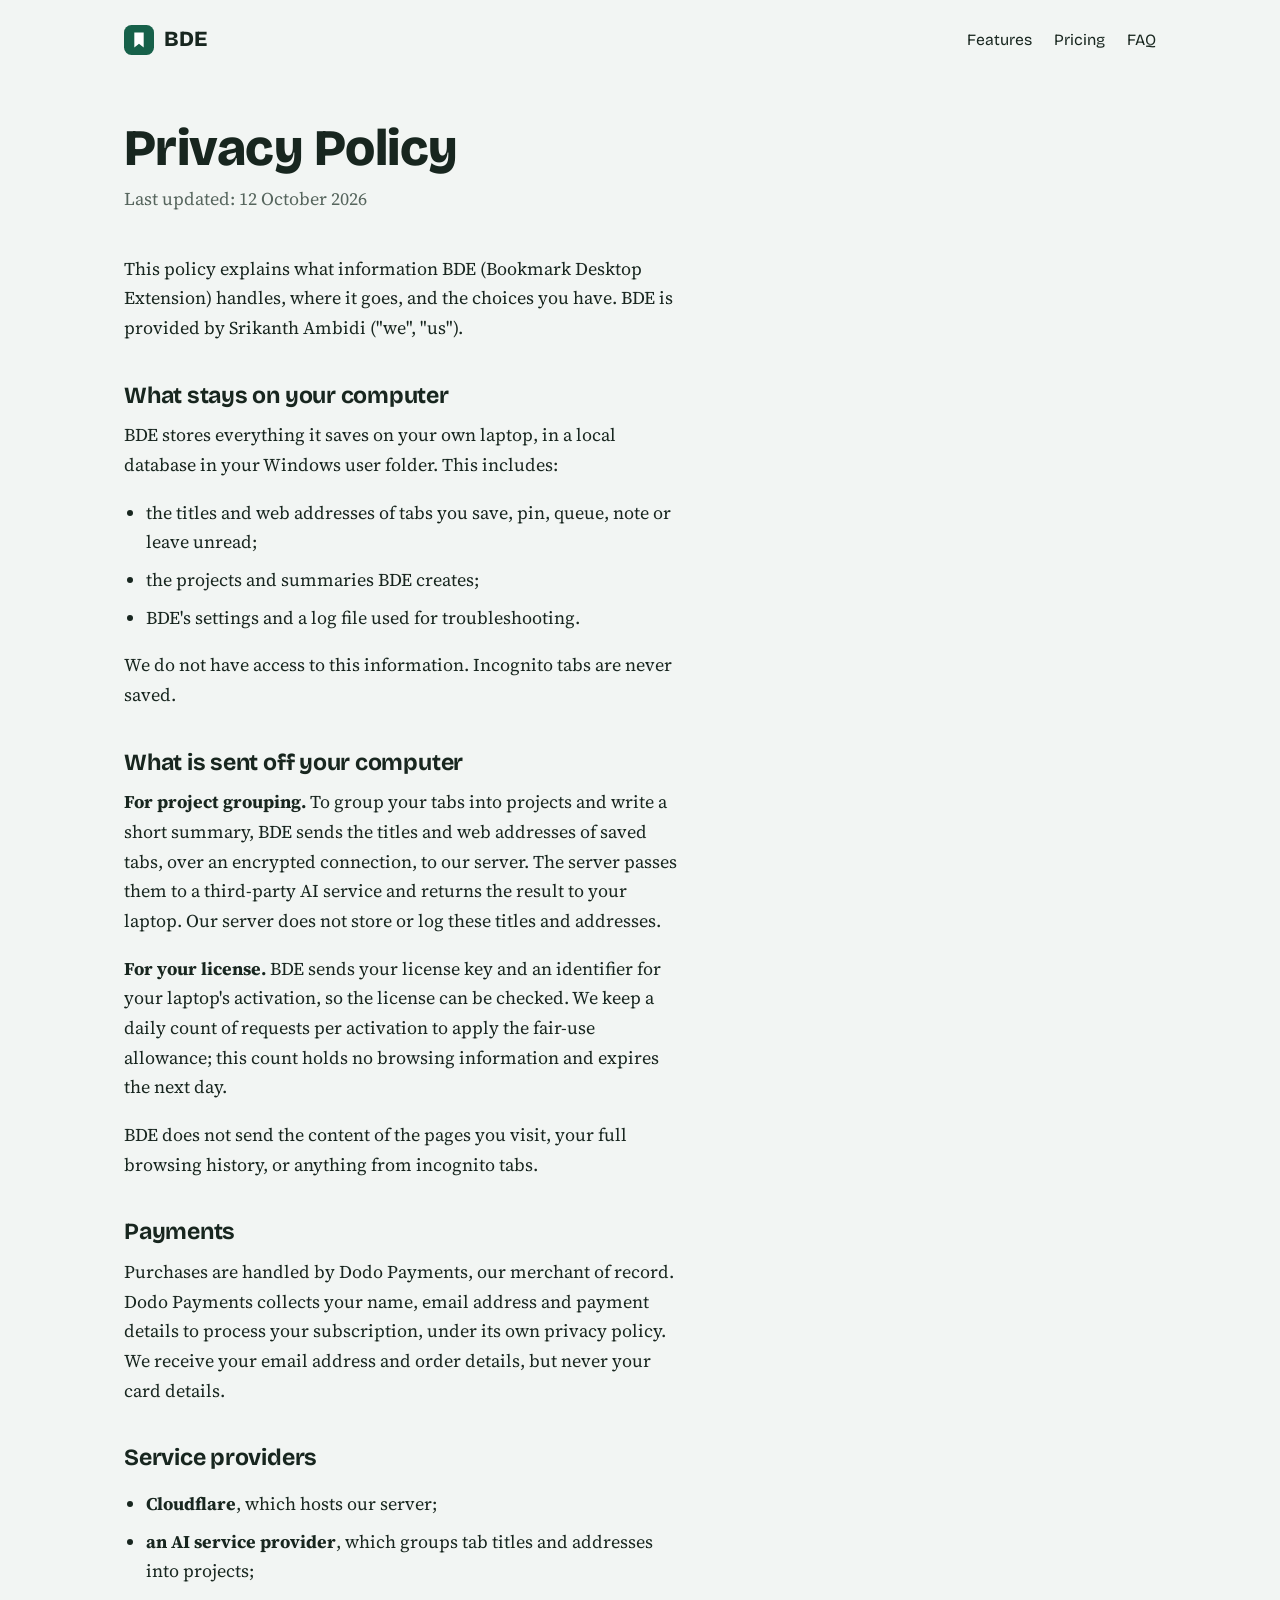
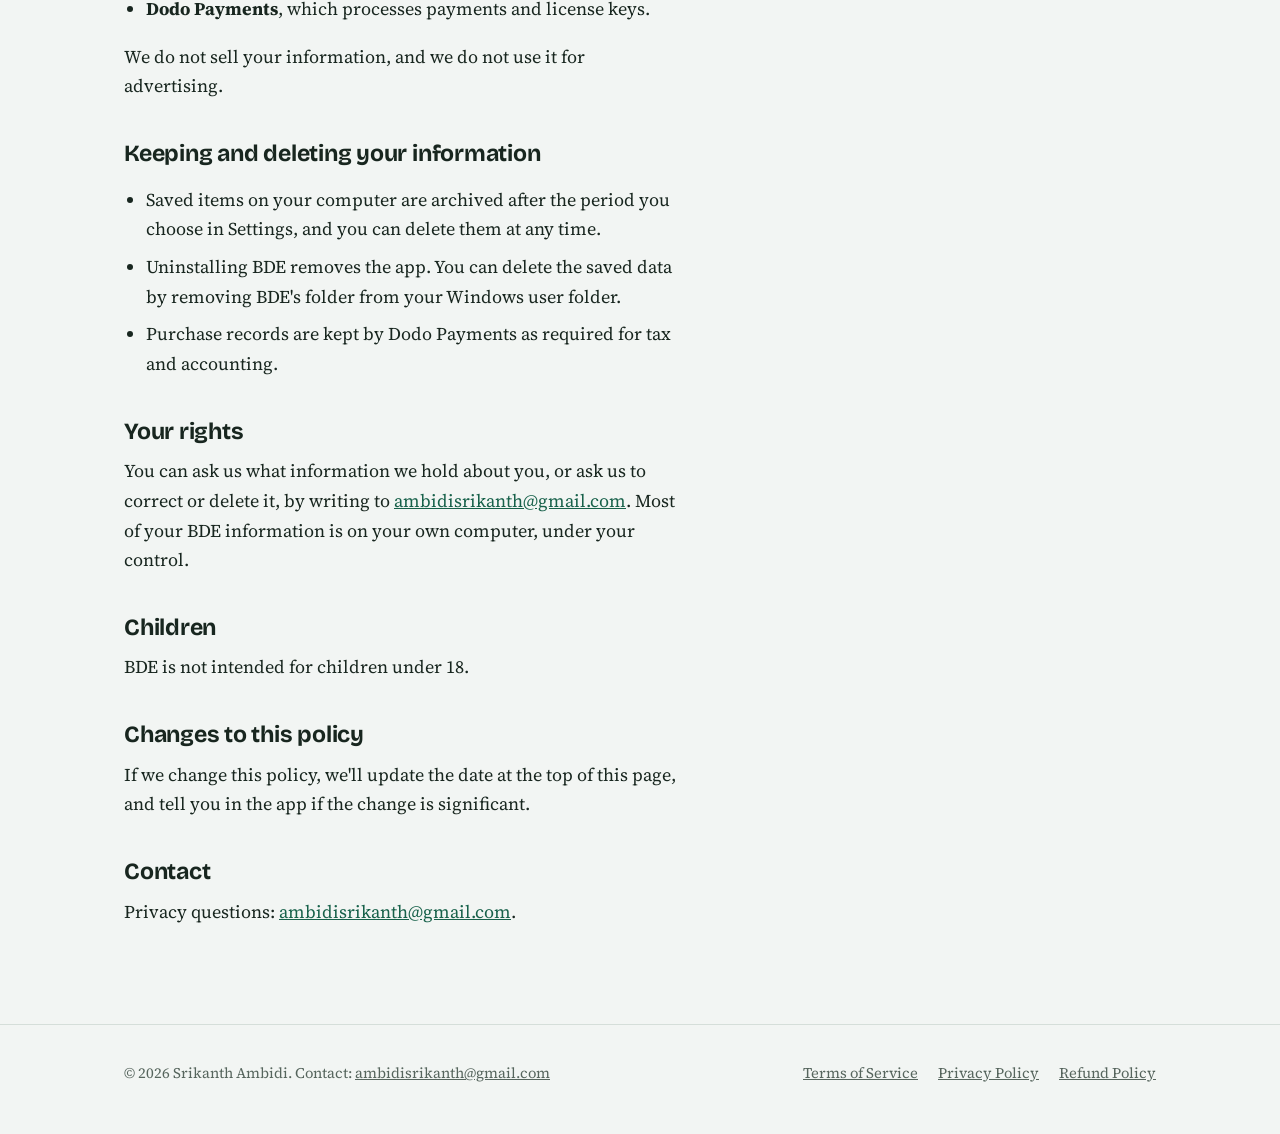
==== privacy.html @ 4da1cbdd "Add files via upload" ====
<!doctype html>
<html lang="en">
<head>
<meta charset="utf-8">
<meta name="viewport" content="width=device-width, initial-scale=1">
<title>Privacy Policy – BDE</title>
<link rel="preconnect" href="https://fonts.googleapis.com">
<link rel="preconnect" href="https://fonts.gstatic.com" crossorigin>
<link href="https://fonts.googleapis.com/css2?family=Bricolage+Grotesque:opsz,wght@12..96,600;12..96,700;12..96,800&family=Source+Serif+4:ital,opsz,wght@0,8..60,400;0,8..60,600;1,8..60,400&display=swap" rel="stylesheet">
<link rel="stylesheet" href="style.css">
<link rel="icon" href="data:image/svg+xml,%3Csvg xmlns='http://www.w3.org/2000/svg' viewBox='0 0 32 32'%3E%3Crect width='32' height='32' rx='8' fill='%2317614A'/%3E%3Cpath d='M11 8h10v16l-5-4-5 4z' fill='%23fff'/%3E%3C/svg%3E">
</head>
<body>
<div class="wrap">
  <header class="top">
    <a class="brand" href="index.html">
      <svg viewBox="0 0 32 32" aria-hidden="true"><rect width="32" height="32" rx="8" fill="#17614A"/><path d="M11 8h10v16l-5-4-5 4z" fill="#fff"/></svg>
      BDE
    </a>
    <nav class="nav" aria-label="Main">
      <a class="hide-sm" href="index.html#features">Features</a>
      <a href="index.html#pricing">Pricing</a>
      <a class="hide-sm" href="index.html#faq">FAQ</a>
    </nav>
  </header>
  <main class="legal">
<h1>Privacy Policy</h1>
<p class="updated">Last updated: 12 October 2026</p>
<p>This policy explains what information BDE (Bookmark Desktop Extension) handles, where it goes, and the choices you have. BDE is provided by Srikanth Ambidi ("we", "us").</p>

<h2>What stays on your computer</h2>
<p>BDE stores everything it saves on your own laptop, in a local database in your Windows user folder. This includes:</p>
<ul>
<li>the titles and web addresses of tabs you save, pin, queue, note or leave unread;</li>
<li>the projects and summaries BDE creates;</li>
<li>BDE's settings and a log file used for troubleshooting.</li>
</ul>
<p>We do not have access to this information. Incognito tabs are never saved.</p>

<h2>What is sent off your computer</h2>
<p><strong>For project grouping.</strong> To group your tabs into projects and write a short summary, BDE sends the titles and web addresses of saved tabs, over an encrypted connection, to our server. The server passes them to a third-party AI service and returns the result to your laptop. Our server does not store or log these titles and addresses.</p>
<p><strong>For your license.</strong> BDE sends your license key and an identifier for your laptop's activation, so the license can be checked. We keep a daily count of requests per activation to apply the fair-use allowance; this count holds no browsing information and expires the next day.</p>
<p>BDE does not send the content of the pages you visit, your full browsing history, or anything from incognito tabs.</p>

<h2>Payments</h2>
<p>Purchases are handled by Dodo Payments, our merchant of record. Dodo Payments collects your name, email address and payment details to process your subscription, under its own privacy policy. We receive your email address and order details, but never your card details.</p>

<h2>Service providers</h2>
<ul>
<li><strong>Cloudflare</strong>, which hosts our server;</li>
<li><strong>an AI service provider</strong>, which groups tab titles and addresses into projects;</li>
<li><strong>Dodo Payments</strong>, which processes payments and license keys.</li>
</ul>
<p>We do not sell your information, and we do not use it for advertising.</p>

<h2>Keeping and deleting your information</h2>
<ul>
<li>Saved items on your computer are archived after the period you choose in Settings, and you can delete them at any time.</li>
<li>Uninstalling BDE removes the app. You can delete the saved data by removing BDE's folder from your Windows user folder.</li>
<li>Purchase records are kept by Dodo Payments as required for tax and accounting.</li>
</ul>

<h2>Your rights</h2>
<p>You can ask us what information we hold about you, or ask us to correct or delete it, by writing to <a href="mailto:ambidisrikanth@gmail.com">ambidisrikanth@gmail.com</a>. Most of your BDE information is on your own computer, under your control.</p>

<h2>Children</h2>
<p>BDE is not intended for children under 18.</p>

<h2>Changes to this policy</h2>
<p>If we change this policy, we'll update the date at the top of this page, and tell you in the app if the change is significant.</p>

<h2>Contact</h2>
<p>Privacy questions: <a href="mailto:ambidisrikanth@gmail.com">ambidisrikanth@gmail.com</a>.</p>
  </main>
</div>
<footer>
  <div class="wrap">
    <span>© 2026 Srikanth Ambidi. Contact: <a href="mailto:ambidisrikanth@gmail.com">ambidisrikanth@gmail.com</a></span>
    <nav aria-label="Legal">
      <a href="terms.html">Terms of Service</a>
      <a href="privacy.html">Privacy Policy</a>
      <a href="refund.html">Refund Policy</a>
    </nav>
  </div>
</footer>
</body>
</html>
---- style.css ----
/* BDE site — shared styles */
:root{
  --paper:#F2F5F3; --surface:#FFFFFF; --ink:#18261F; --muted:#56655D;
  --pine:#17614A; --pine-deep:#0F4636; --mint:#D3E9DE; --unread:#D2463A; --line:#D5DED9;
  --display:"Bricolage Grotesque",system-ui,sans-serif;
  --body:"Source Serif 4",Georgia,serif;
}
*{box-sizing:border-box}
html{scroll-behavior:smooth}
body{margin:0;background:var(--paper);color:var(--ink);font:18px/1.65 var(--body);-webkit-font-smoothing:antialiased}
a{color:var(--pine)}
a:focus-visible,button:focus-visible,summary:focus-visible{outline:3px solid var(--pine);outline-offset:3px;border-radius:4px}
.wrap{max-width:1080px;margin:0 auto;padding:0 24px}
h1,h2,h3{font-family:var(--display);line-height:1.1;letter-spacing:-.01em;margin:0}
h1{font-size:clamp(2.6rem,6vw,4.4rem);font-weight:800}
h2{font-size:clamp(1.8rem,3.4vw,2.5rem);font-weight:700}
h3{font-size:1.2rem;font-weight:700}
p{margin:0 0 1em;max-width:62ch}

/* header */
.top{display:flex;align-items:center;justify-content:space-between;padding:22px 0}
.brand{display:flex;align-items:center;gap:10px;font-family:var(--display);font-weight:800;font-size:1.35rem;color:var(--ink);text-decoration:none}
.brand svg{width:30px;height:30px}
.nav{display:flex;gap:22px;font-family:var(--display);font-size:.98rem}
.nav a{color:var(--ink);text-decoration:none}
.nav a:hover{color:var(--pine)}

/* buttons */
.btn{display:inline-block;font-family:var(--display);font-weight:700;font-size:1rem;padding:13px 22px;border-radius:999px;text-decoration:none;border:2px solid var(--pine)}
.btn-solid{background:var(--pine);color:#fff}
.btn-solid:hover{background:var(--pine-deep);border-color:var(--pine-deep)}
.btn-line{color:var(--pine);background:transparent}
.btn-line:hover{background:var(--mint)}

/* hero */
.hero{display:grid;grid-template-columns:1.05fr 1fr;gap:56px;align-items:center;padding:48px 0 88px}
.hero p.lead{font-size:1.2rem;color:var(--muted);margin:22px 0 30px}
.hero .actions{display:flex;gap:14px;flex-wrap:wrap}
.hero .req{font-size:.9rem;color:var(--muted);margin-top:18px}

/* the tab-strip illustration */
.scene{position:relative;min-height:400px}
.tabs{display:flex;flex-direction:column;gap:9px}
.tab{display:flex;align-items:center;gap:10px;background:var(--surface);border:1px solid var(--line);border-radius:10px 10px 4px 4px;padding:10px 14px;font:600 .9rem/1.3 var(--display);color:var(--ink);box-shadow:0 1px 0 var(--line);white-space:nowrap;overflow:hidden;text-overflow:ellipsis}
.tab::before{content:"";flex:none;width:8px;height:8px;border-radius:50%;background:var(--unread)}
.tab:nth-child(2){margin-left:22px}.tab:nth-child(3){margin-left:8px}.tab:nth-child(4){margin-left:30px}.tab:nth-child(5){margin-left:14px}
.project{margin-top:22px;background:var(--pine);color:#fff;border-radius:16px;padding:20px 22px}
.project h3{color:#fff;display:flex;align-items:center;gap:10px}
.project p{color:#DCEFE5;font-size:.95rem;margin:8px 0 0}
.project .count{margin-left:auto;font:600 .82rem var(--display);background:rgba(255,255,255,.16);padding:3px 10px;border-radius:999px}
@media (prefers-reduced-motion:no-preference){
  .tab{animation:settle .7s cubic-bezier(.2,.8,.2,1) both}
  .tab:nth-child(1){animation-delay:.05s}.tab:nth-child(2){animation-delay:.15s}.tab:nth-child(3){animation-delay:.25s}.tab:nth-child(4){animation-delay:.35s}.tab:nth-child(5){animation-delay:.45s}
  .project{animation:rise .7s .75s cubic-bezier(.2,.8,.2,1) both}
  @keyframes settle{from{opacity:0;transform:translateX(40px) rotate(2deg)}to{opacity:1;transform:none}}
  @keyframes rise{from{opacity:0;transform:translateY(16px)}to{opacity:1;transform:none}}
}

/* sections */
section{padding:72px 0;border-top:1px solid var(--line)}
section > .wrap > h2{margin-bottom:14px}
.intro{color:var(--muted);font-size:1.1rem}
.features{display:grid;grid-template-columns:1fr 1fr;gap:34px 56px;margin-top:40px}
.features h3{margin-bottom:6px}
.features p{color:var(--muted);margin:0}
.steps{list-style:none;padding:0;margin:40px 0 0;counter-reset:s;display:grid;grid-template-columns:repeat(4,1fr);gap:28px}
.steps li{counter-increment:s;border-top:3px solid var(--pine);padding-top:16px}
.steps li::before{content:counter(s);display:block;font:800 1.8rem var(--display);color:var(--pine);margin-bottom:6px}
.steps p{color:var(--muted);font-size:1rem;margin:0}

/* pricing */
.plans{display:grid;grid-template-columns:1fr 1fr;gap:24px;margin-top:40px;max-width:820px}
.plan{background:var(--surface);border:1px solid var(--line);border-radius:18px;padding:30px}
.plan.featured{border:2px solid var(--pine)}
.price{font:800 2.8rem/1 var(--display);margin:16px 0 4px}
.price small{font-size:1rem;font-weight:600;color:var(--muted)}
.plan ul{padding-left:20px;margin:18px 0 26px;color:var(--muted)}
.plan li{margin-bottom:6px}
.note{font-size:.92rem;color:var(--muted);margin-top:22px}

/* faq */
details{border-bottom:1px solid var(--line);padding:16px 0;max-width:760px}
summary{cursor:pointer;font:700 1.1rem var(--display);list-style:none}
summary::-webkit-details-marker{display:none}
summary::after{content:"+";float:right;color:var(--pine);font-size:1.4rem;line-height:1}
details[open] summary::after{content:"–"}
details p{color:var(--muted);margin:12px 0 0}

/* footer */
footer{border-top:1px solid var(--line);padding:36px 0 48px;font-size:.92rem;color:var(--muted)}
footer .wrap{display:flex;justify-content:space-between;gap:20px;flex-wrap:wrap}
footer nav{display:flex;gap:20px;flex-wrap:wrap}
footer a{color:var(--muted)}

/* legal pages */
.legal{padding:40px 0 80px}
.legal h1{font-size:clamp(2.2rem,5vw,3.2rem);margin-bottom:8px}
.legal .updated{color:var(--muted);margin-bottom:40px}
.legal h2{font-size:1.45rem;margin:40px 0 12px}
.legal ul{max-width:62ch;padding-left:22px}
.legal li{margin-bottom:8px}

@media (max-width:860px){
  .hero{grid-template-columns:1fr;gap:40px;padding-top:24px}
  .scene{min-height:0}
  .features,.plans{grid-template-columns:1fr}
  .steps{grid-template-columns:1fr 1fr}
  .nav a.hide-sm{display:none}
}
@media (max-width:520px){
  body{font-size:17px}
  .wrap{padding:0 16px}
  .steps{grid-template-columns:1fr}
  .nav{gap:14px}
}

/* keep the hero inside narrow screens */
.hero > *{min-width:0}
.tab{min-width:0}
h1{overflow-wrap:break-word}
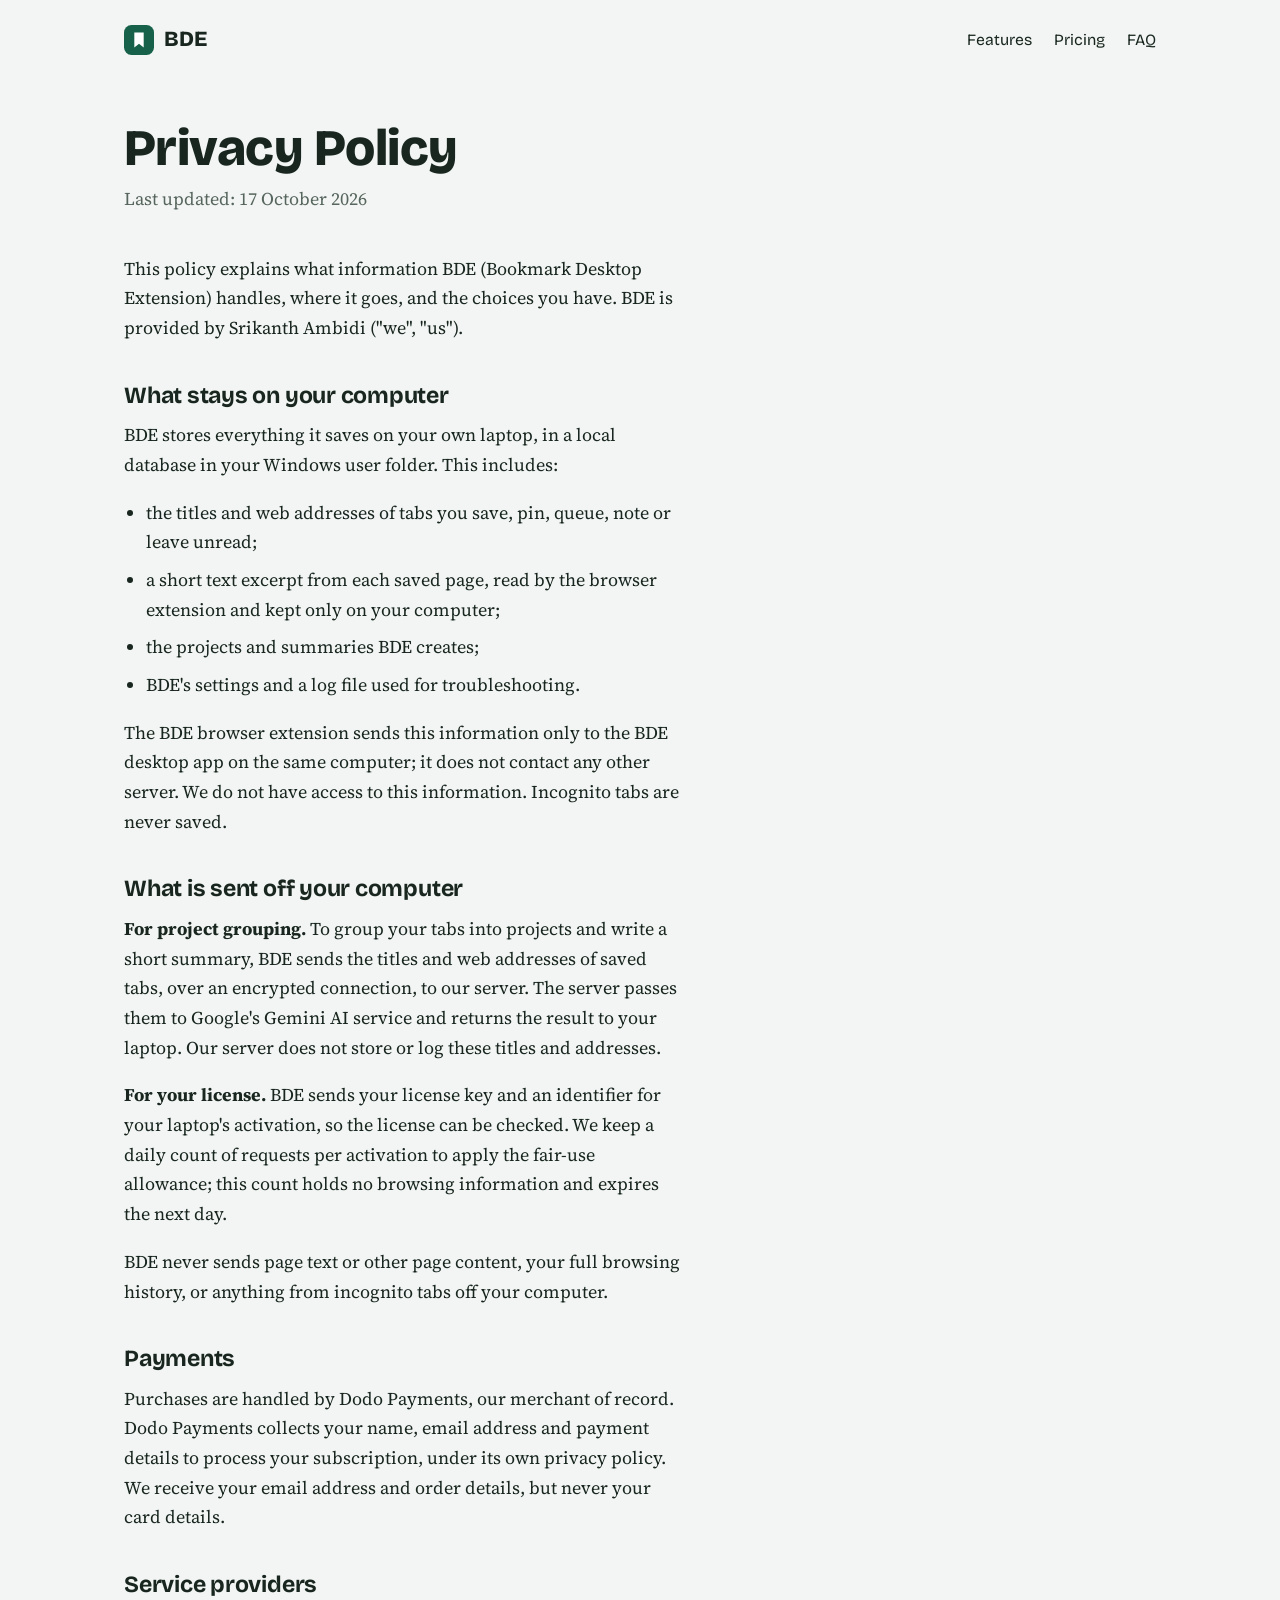
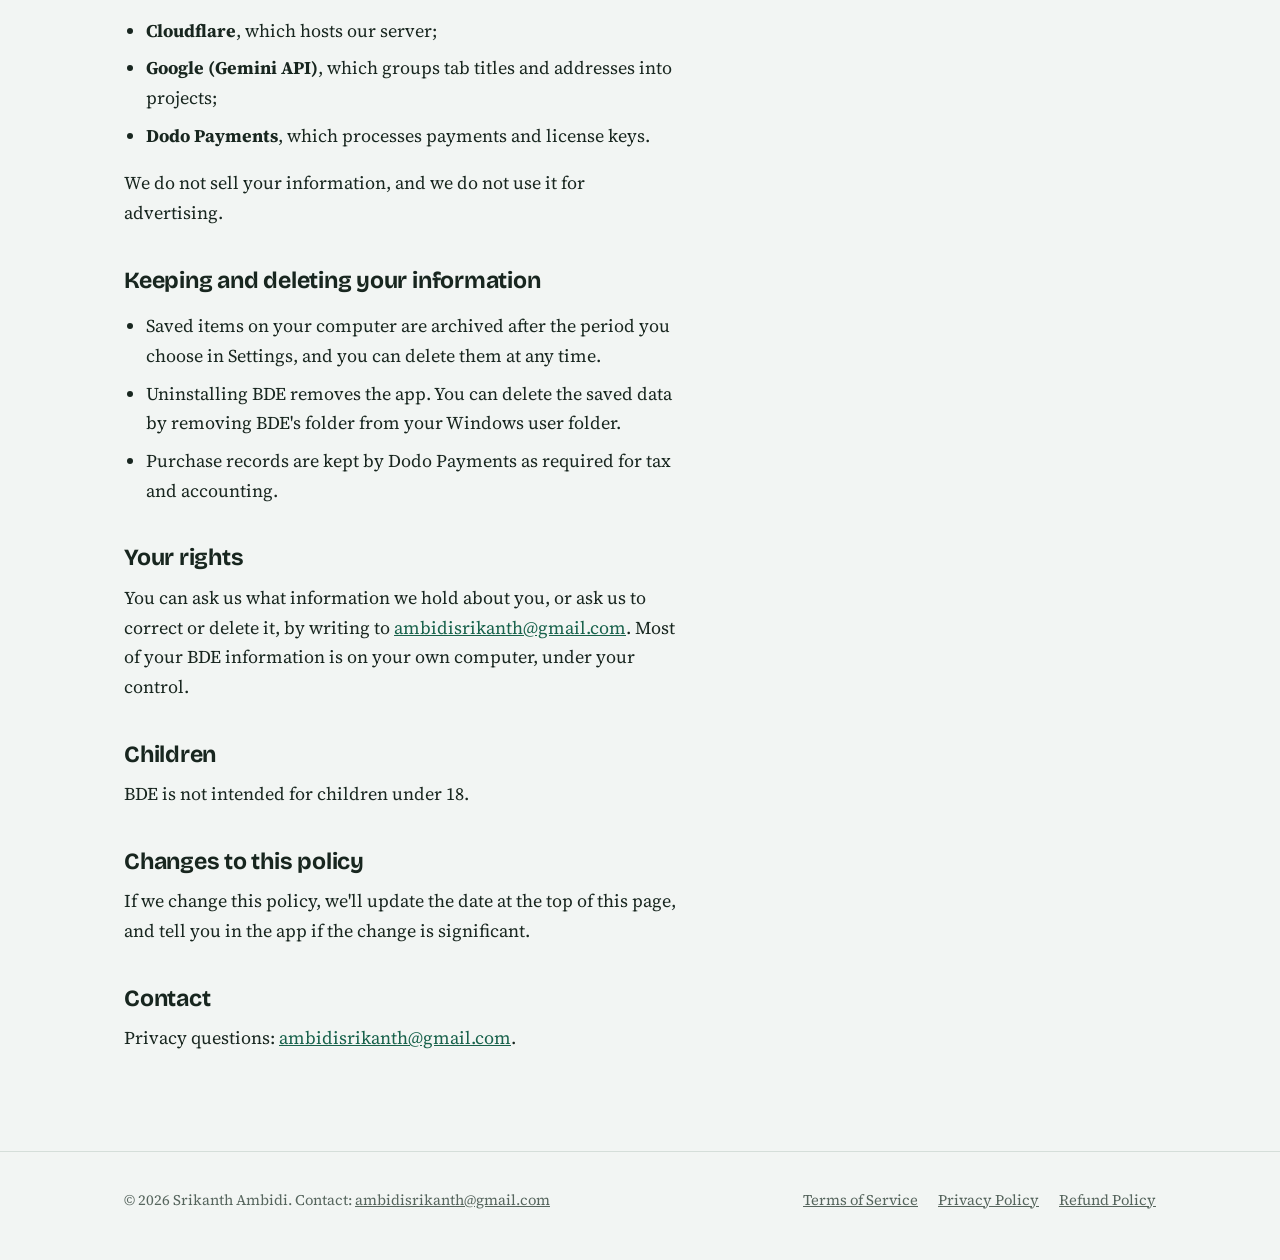
==== commit 592c806a: "Add files via upload Add privacy policy" ====
--- a/privacy.html
+++ b/privacy.html
@@ -25,22 +25,23 @@
   </header>
   <main class="legal">
 <h1>Privacy Policy</h1>
-<p class="updated">Last updated: 12 October 2026</p>
+<p class="updated">Last updated: 17 October 2026</p>
 <p>This policy explains what information BDE (Bookmark Desktop Extension) handles, where it goes, and the choices you have. BDE is provided by Srikanth Ambidi ("we", "us").</p>
 
 <h2>What stays on your computer</h2>
 <p>BDE stores everything it saves on your own laptop, in a local database in your Windows user folder. This includes:</p>
 <ul>
 <li>the titles and web addresses of tabs you save, pin, queue, note or leave unread;</li>
+<li>a short text excerpt from each saved page, read by the browser extension and kept only on your computer;</li>
 <li>the projects and summaries BDE creates;</li>
 <li>BDE's settings and a log file used for troubleshooting.</li>
 </ul>
-<p>We do not have access to this information. Incognito tabs are never saved.</p>
+<p>The BDE browser extension sends this information only to the BDE desktop app on the same computer; it does not contact any other server. We do not have access to this information. Incognito tabs are never saved.</p>
 
 <h2>What is sent off your computer</h2>
-<p><strong>For project grouping.</strong> To group your tabs into projects and write a short summary, BDE sends the titles and web addresses of saved tabs, over an encrypted connection, to our server. The server passes them to a third-party AI service and returns the result to your laptop. Our server does not store or log these titles and addresses.</p>
+<p><strong>For project grouping.</strong> To group your tabs into projects and write a short summary, BDE sends the titles and web addresses of saved tabs, over an encrypted connection, to our server. The server passes them to Google's Gemini AI service and returns the result to your laptop. Our server does not store or log these titles and addresses.</p>
 <p><strong>For your license.</strong> BDE sends your license key and an identifier for your laptop's activation, so the license can be checked. We keep a daily count of requests per activation to apply the fair-use allowance; this count holds no browsing information and expires the next day.</p>
-<p>BDE does not send the content of the pages you visit, your full browsing history, or anything from incognito tabs.</p>
+<p>BDE never sends page text or other page content, your full browsing history, or anything from incognito tabs off your computer.</p>
 
 <h2>Payments</h2>
 <p>Purchases are handled by Dodo Payments, our merchant of record. Dodo Payments collects your name, email address and payment details to process your subscription, under its own privacy policy. We receive your email address and order details, but never your card details.</p>
@@ -48,7 +49,7 @@
 <h2>Service providers</h2>
 <ul>
 <li><strong>Cloudflare</strong>, which hosts our server;</li>
-<li><strong>an AI service provider</strong>, which groups tab titles and addresses into projects;</li>
+<li><strong>Google (Gemini API)</strong>, which groups tab titles and addresses into projects;</li>
 <li><strong>Dodo Payments</strong>, which processes payments and license keys.</li>
 </ul>
 <p>We do not sell your information, and we do not use it for advertising.</p>
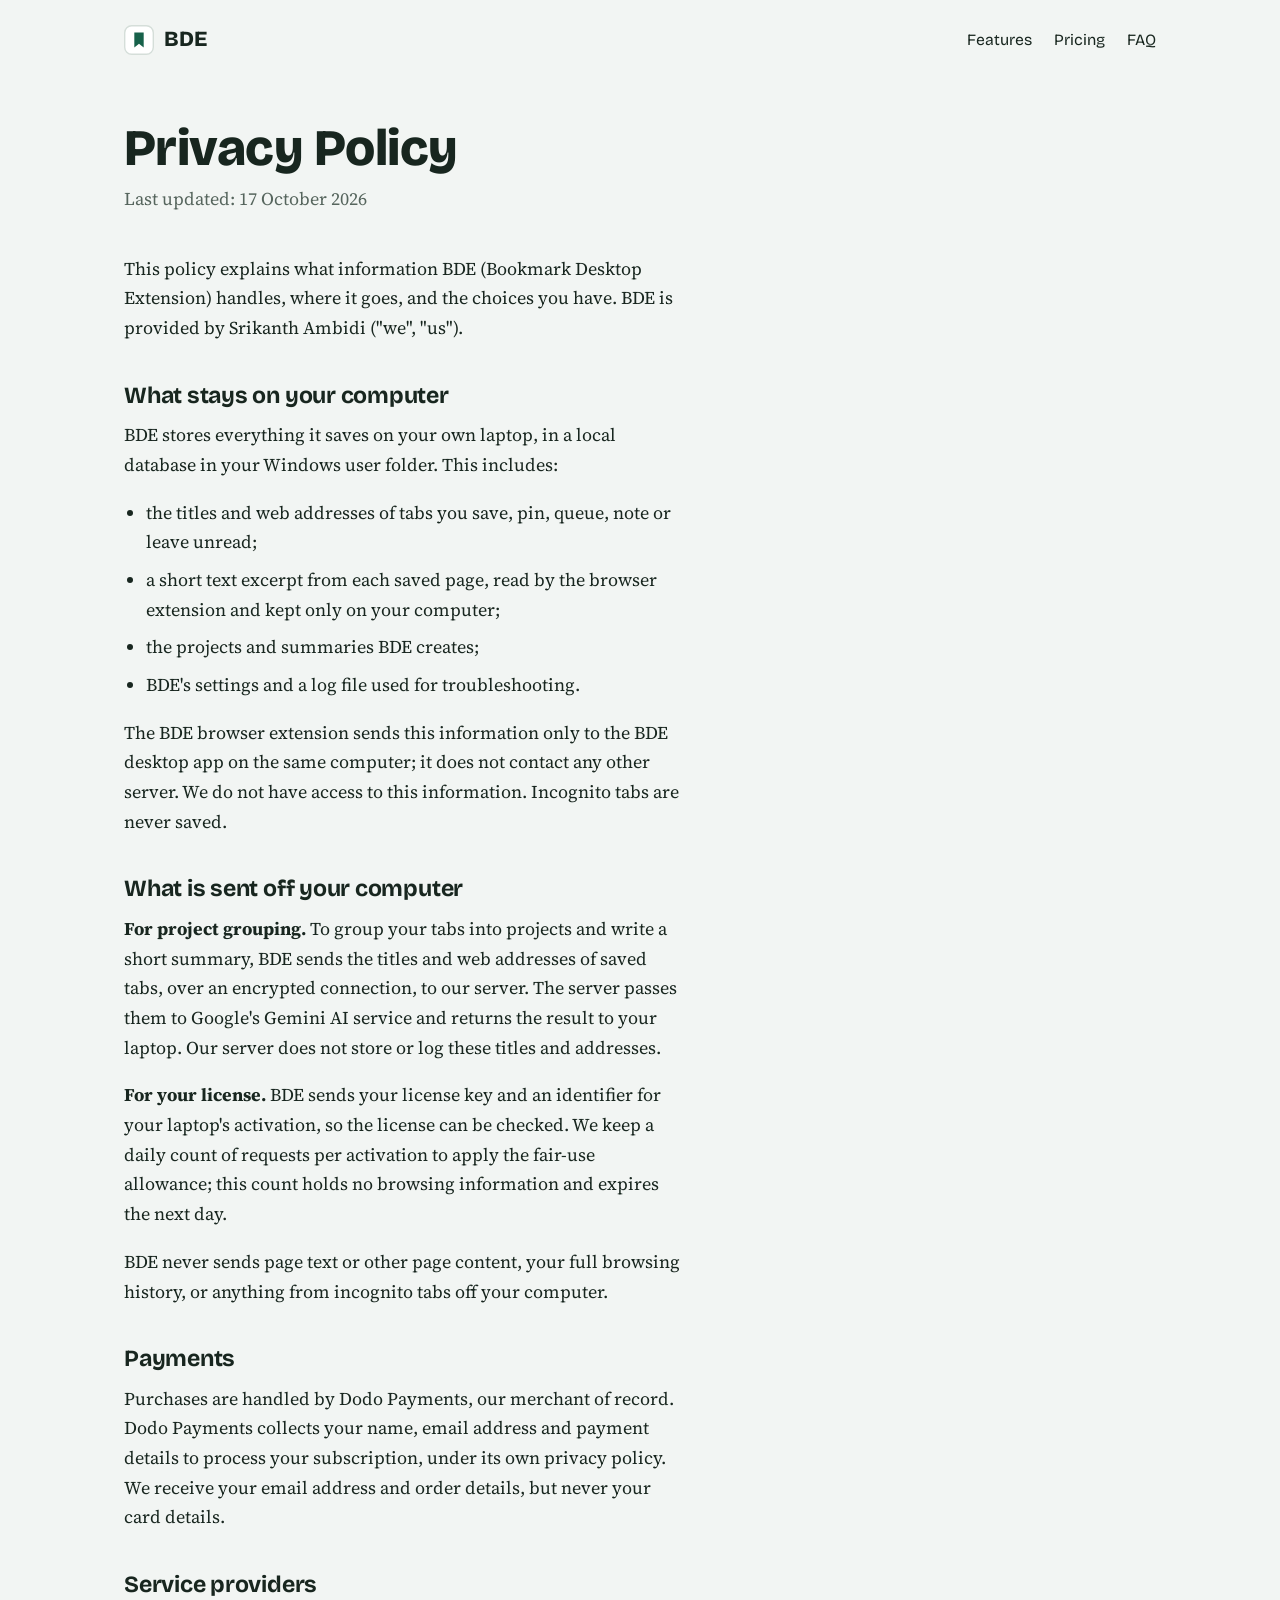
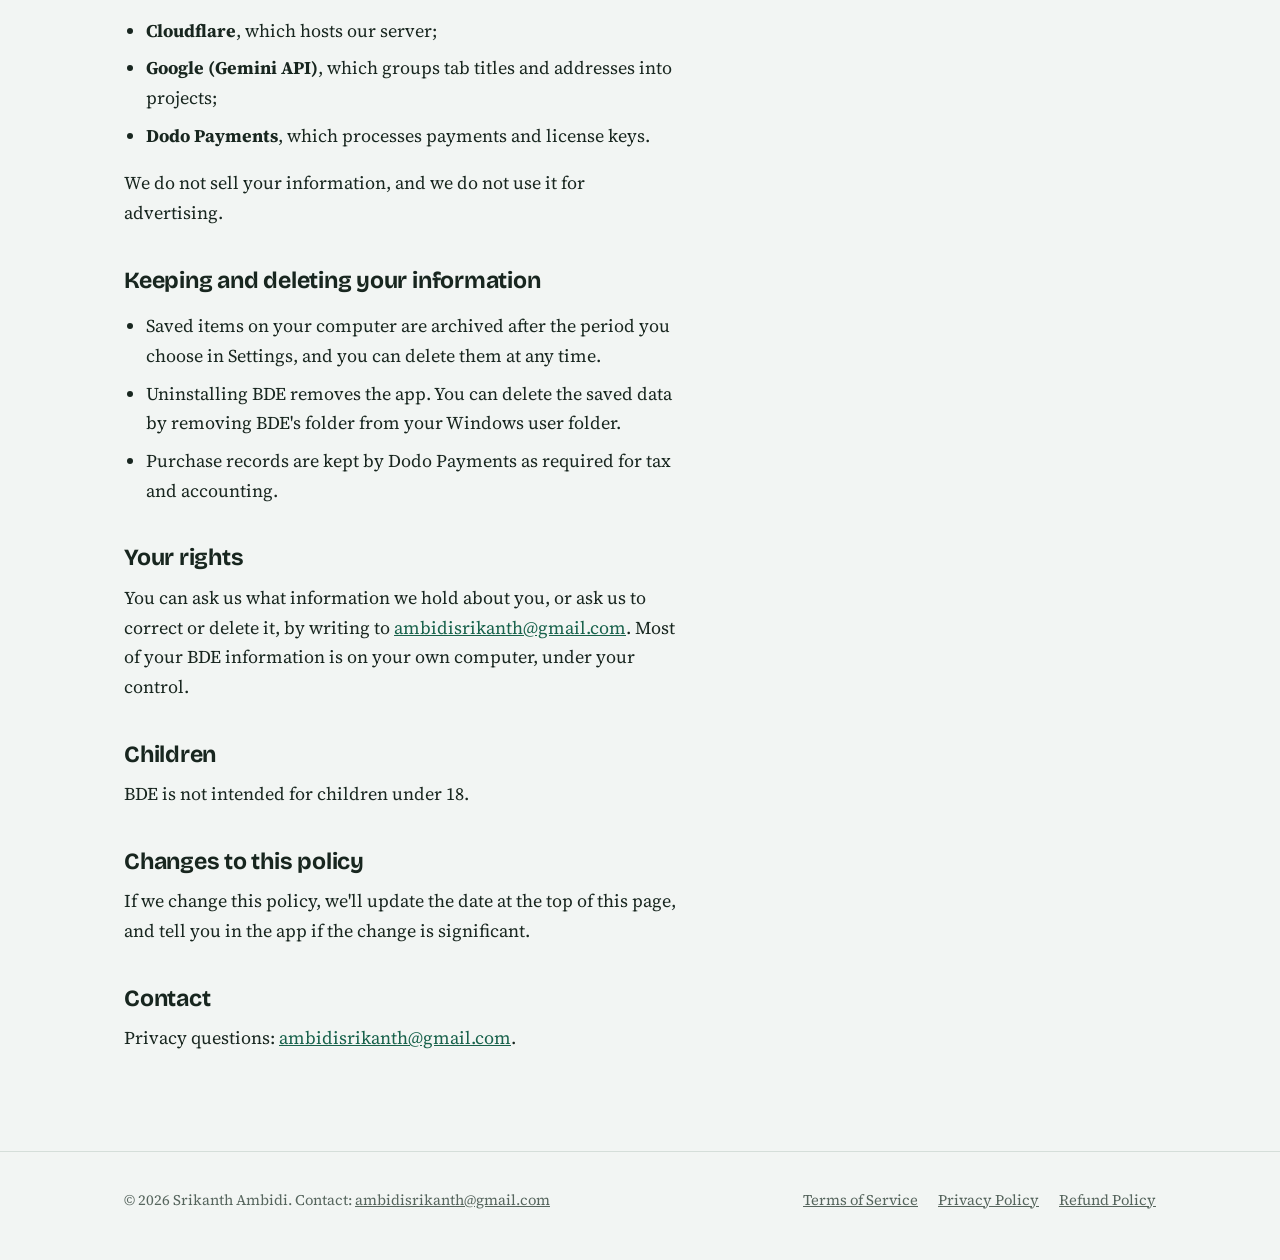
==== commit e6ea7bf1: "Add files via upload Add privacy policy and updated style" ====
--- a/privacy.html
+++ b/privacy.html
@@ -8,13 +8,13 @@
 <link rel="preconnect" href="https://fonts.gstatic.com" crossorigin>
 <link href="https://fonts.googleapis.com/css2?family=Bricolage+Grotesque:opsz,wght@12..96,600;12..96,700;12..96,800&family=Source+Serif+4:ital,opsz,wght@0,8..60,400;0,8..60,600;1,8..60,400&display=swap" rel="stylesheet">
 <link rel="stylesheet" href="style.css">
-<link rel="icon" href="data:image/svg+xml,%3Csvg xmlns='http://www.w3.org/2000/svg' viewBox='0 0 32 32'%3E%3Crect width='32' height='32' rx='8' fill='%2317614A'/%3E%3Cpath d='M11 8h10v16l-5-4-5 4z' fill='%23fff'/%3E%3C/svg%3E">
+<link rel="icon" href="data:image/svg+xml,%3Csvg xmlns='http://www.w3.org/2000/svg' viewBox='0 0 32 32'%3E%3Crect x='0.75' y='0.75' width='30.5' height='30.5' rx='7.5' fill='%23fff' stroke='%23D5DED9' stroke-width='1.5'/%3E%3Cpath d='M11 8h10v16l-5-4-5 4z' fill='%2317614A'/%3E%3C/svg%3E">
 </head>
 <body>
 <div class="wrap">
   <header class="top">
     <a class="brand" href="index.html">
-      <svg viewBox="0 0 32 32" aria-hidden="true"><rect width="32" height="32" rx="8" fill="#17614A"/><path d="M11 8h10v16l-5-4-5 4z" fill="#fff"/></svg>
+      <svg viewBox="0 0 32 32" aria-hidden="true"><rect x="0.75" y="0.75" width="30.5" height="30.5" rx="7.5" fill="#fff" stroke="#D5DED9" stroke-width="1.5"/><path d="M11 8h10v16l-5-4-5 4z" fill="#17614A"/></svg>
       BDE
     </a>
     <nav class="nav" aria-label="Main">
